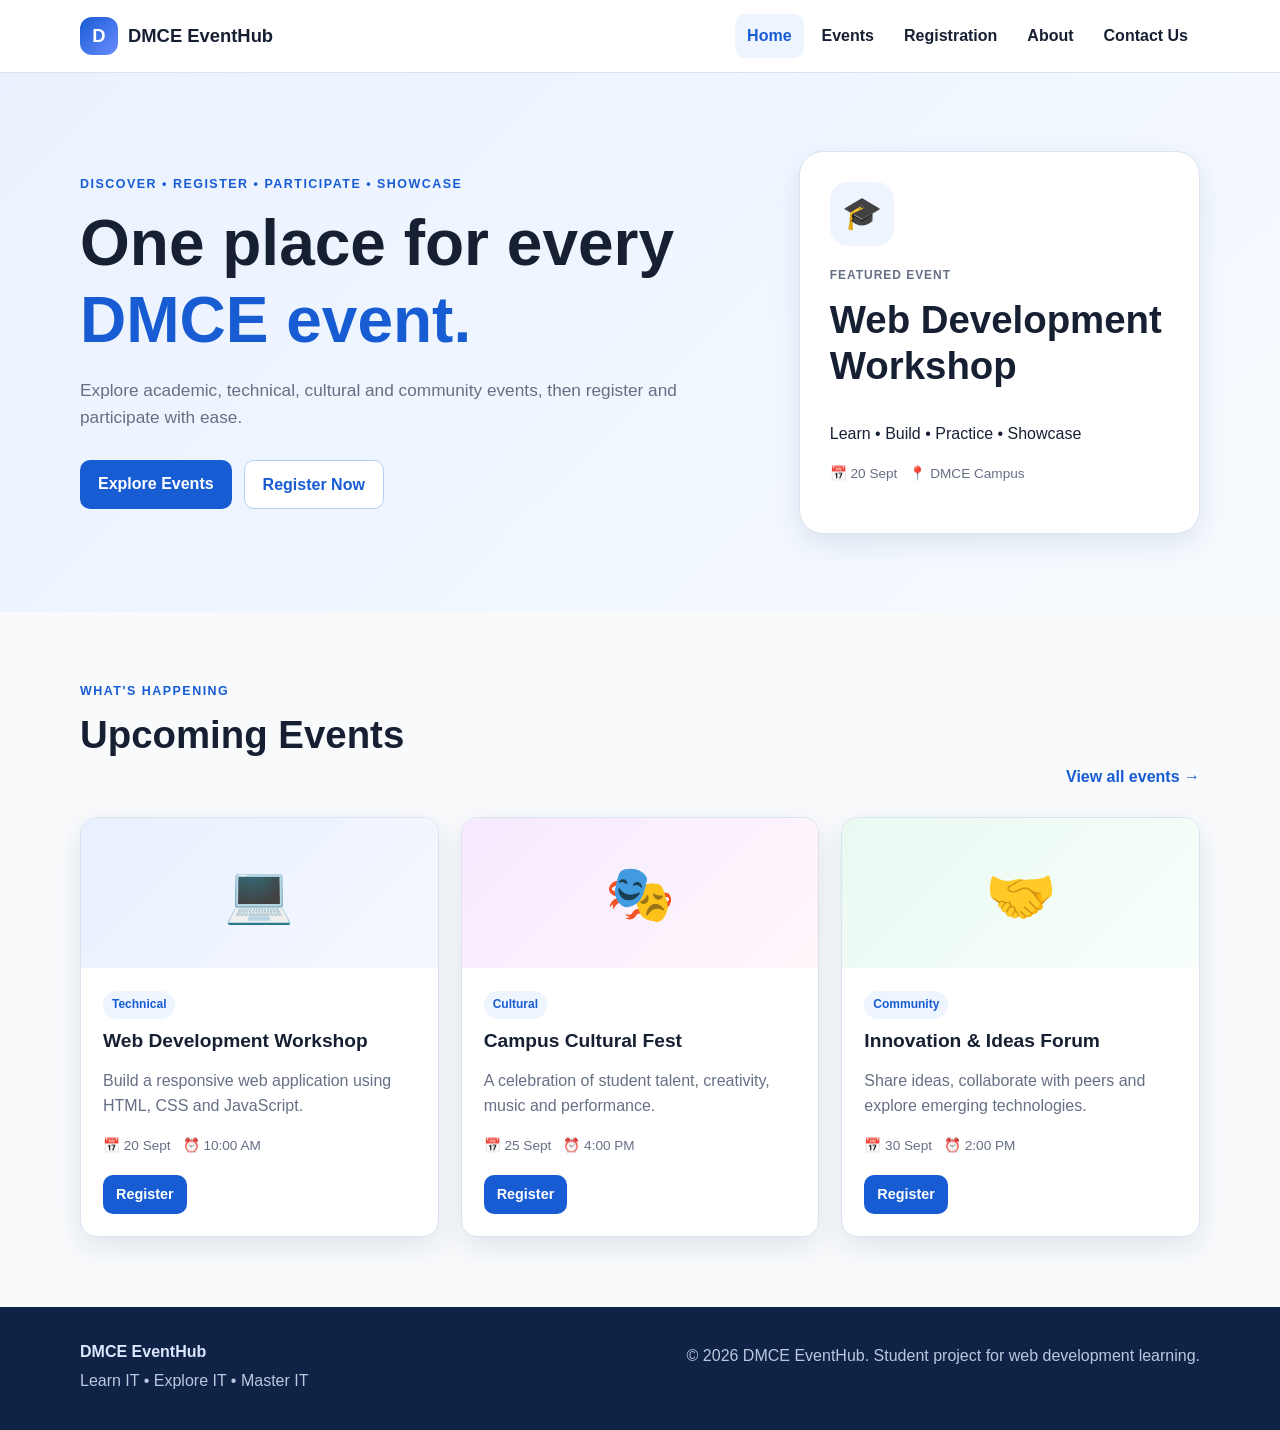
==== index.html @ 0a6a022d "Initial commit - DMCE EventHub NauticalInfo Website" ====
<!DOCTYPE html>
<html lang="en">
<head>
  <meta charset="UTF-8">
  <meta name="viewport" content="width=device-width, initial-scale=1.0">
  <meta name="description" content="DMCE EventHub - Discover, register and participate in academic and campus events.">
  <title>DMCE EventHub | Home</title>
  <link rel="stylesheet" href="assets/css/style.css">
</head>
<body>
  <header class="site-header">
    <div class="container nav-wrap">
      <a class="brand" href="index.html" aria-label="DMCE EventHub Home">
        <span class="brand-mark">D</span>
        <span>DMCE <strong>EventHub</strong></span>
      </a>
      <button class="menu-toggle" type="button" aria-expanded="false" aria-controls="main-nav">☰</button>
      <nav id="main-nav" class="main-nav" aria-label="Primary navigation">
        <a class="active" href="index.html">Home</a>
        <a href="pages/events.html">Events</a>
        <a href="pages/registration.html">Registration</a>
        <a href="pages/about.html">About</a>
        <a href="pages/contact.html">Contact Us</a>
      </nav>
    </div>
  </header>

  <main>
    <section class="hero">
      <div class="container hero-content">
        <div>
          <p class="eyebrow">DISCOVER • REGISTER • PARTICIPATE • SHOWCASE</p>
          <h1>One place for every <span>DMCE event.</span></h1>
          <p class="hero-text">Explore academic, technical, cultural and community events, then register and participate with ease.</p>
          <div class="hero-actions">
            <a class="btn btn-primary" href="pages/events.html">Explore Events</a>
            <a class="btn btn-secondary" href="pages/registration.html">Register Now</a>
          </div>
        </div>
        <div class="hero-card" aria-label="Upcoming event preview">
          <div class="hero-icon">🎓</div>
          <p class="small-label">FEATURED EVENT</p>
          <h2>Web Development Workshop</h2>
          <p>Learn • Build • Practice • Showcase</p>
          <div class="event-meta"><span>📅 20 Sept</span><span>📍 DMCE Campus</span></div>
        </div>
      </div>
    </section>

    <section class="section">
      <div class="container">
        <div class="section-heading">
          <div>
            <p class="eyebrow">WHAT'S HAPPENING</p>
            <h2>Upcoming Events</h2>
          </div>
          <a class="text-link" href="pages/events.html">View all events →</a>
        </div>

        <div class="card-grid">
          <article class="event-card">
            <div class="event-image event-image-tech">💻</div>
            <div class="card-body">
              <span class="tag">Technical</span>
              <h3>Web Development Workshop</h3>
              <p>Build a responsive web application using HTML, CSS and JavaScript.</p>
              <div class="event-meta"><span>📅 20 Sept</span><span>⏰ 10:00 AM</span></div>
              <a class="btn btn-small" href="pages/registration.html">Register</a>
            </div>
          </article>

          <article class="event-card">
            <div class="event-image event-image-cultural">🎭</div>
            <div class="card-body">
              <span class="tag">Cultural</span>
              <h3>Campus Cultural Fest</h3>
              <p>A celebration of student talent, creativity, music and performance.</p>
              <div class="event-meta"><span>📅 25 Sept</span><span>⏰ 4:00 PM</span></div>
              <a class="btn btn-small" href="pages/registration.html">Register</a>
            </div>
          </article>

          <article class="event-card">
            <div class="event-image event-image-community">🤝</div>
            <div class="card-body">
              <span class="tag">Community</span>
              <h3>Innovation & Ideas Forum</h3>
              <p>Share ideas, collaborate with peers and explore emerging technologies.</p>
              <div class="event-meta"><span>📅 30 Sept</span><span>⏰ 2:00 PM</span></div>
              <a class="btn btn-small" href="pages/registration.html">Register</a>
            </div>
          </article>
        </div>
      </div>
    </section>
  </main>

  <footer class="site-footer">
    <div class="container footer-grid">
      <div><strong>DMCE EventHub</strong><p>Learn IT • Explore IT • Master IT</p></div>
      <div><p>© 2026 DMCE EventHub. Student project for web development learning.</p></div>
    </div>
  </footer>

  <script src="assets/js/script.js" defer></script>
</body>
</html>
---- assets/css/style.css ----
/* DMCE EventHub - Shared stylesheet
   Teaching focus: colors, typography, box model, Flexbox, Grid, responsive design.
*/

:root {
  --primary: #175cd3;
  --primary-dark: #1246a3;
  --accent: #22a06b;
  --text: #172033;
  --muted: #667085;
  --surface: #ffffff;
  --soft: #eef5ff;
  --border: #dbe3ef;
  --danger: #c62828;
  --success: #157347;
  --radius: 16px;
  --shadow: 0 10px 28px rgba(24, 48, 88, 0.10);
}

* { box-sizing: border-box; }

html { scroll-behavior: smooth; }

body {
  margin: 0;
  font-family: Arial, Helvetica, sans-serif;
  color: var(--text);
  background: #f8fafc;
  line-height: 1.6;
}

img { max-width: 100%; display: block; }

a { color: inherit; }

.container { width: min(1120px, 92%); margin: 0 auto; }

.site-header {
  position: sticky;
  top: 0;
  z-index: 10;
  background: rgba(255,255,255,.96);
  border-bottom: 1px solid var(--border);
  backdrop-filter: blur(8px);
}

.nav-wrap {
  min-height: 72px;
  display: flex;
  align-items: center;
  justify-content: space-between;
  gap: 24px;
}

.brand {
  display: flex;
  align-items: center;
  gap: 10px;
  text-decoration: none;
  font-size: 1.15rem;
  font-weight: 700;
}

.brand-mark {
  width: 38px;
  height: 38px;
  display: grid;
  place-items: center;
  border-radius: 12px;
  color: white;
  background: linear-gradient(135deg, #175cd3, #6b8cff);
  font-weight: 800;
}

.main-nav { display: flex; gap: 6px; align-items: center; }

.main-nav a {
  text-decoration: none;
  padding: 9px 12px;
  border-radius: 10px;
  font-weight: 600;
}

.main-nav a:hover,
.main-nav a.active { background: var(--soft); color: var(--primary); }

.menu-toggle {
  display: none;
  border: 0;
  background: transparent;
  font-size: 1.5rem;
  cursor: pointer;
}

.hero {
  background: linear-gradient(135deg, #eaf2ff, #f7fbff);
  padding: 78px 0;
}

.hero-content {
  display: grid;
  grid-template-columns: 1.25fr .75fr;
  gap: 50px;
  align-items: center;
}

.eyebrow {
  color: var(--primary);
  font-size: .78rem;
  font-weight: 800;
  letter-spacing: .12em;
  margin: 0 0 10px;
}

h1, h2, h3 { line-height: 1.2; margin-top: 0; }

h1 { font-size: clamp(2.3rem, 5vw, 4.2rem); margin-bottom: 18px; }
h1 span { color: var(--primary); }

h2 { font-size: clamp(1.7rem, 3vw, 2.4rem); }
h3 { font-size: 1.2rem; margin-bottom: 8px; }

.hero-text { max-width: 650px; color: var(--muted); font-size: 1.08rem; }

.hero-actions { display: flex; flex-wrap: wrap; gap: 12px; margin-top: 28px; }

.btn {
  display: inline-block;
  border: 0;
  border-radius: 10px;
  padding: 11px 18px;
  background: var(--primary);
  color: white;
  text-decoration: none;
  font-weight: 700;
  cursor: pointer;
  transition: transform .2s ease, box-shadow .2s ease, background .2s ease;
}

.btn:hover { transform: translateY(-2px); box-shadow: 0 8px 18px rgba(23,92,211,.18); }
.btn-primary { background: var(--primary); }
.btn-secondary { background: white; color: var(--primary); border: 1px solid #b8cdf5; }
.btn-small { padding: 8px 13px; font-size: .9rem; }

.hero-card {
  background: white;
  border: 1px solid var(--border);
  border-radius: 24px;
  padding: 30px;
  box-shadow: var(--shadow);
}

.hero-icon {
  width: 64px; height: 64px; display: grid; place-items: center;
  background: var(--soft); border-radius: 18px; font-size: 2rem; margin-bottom: 20px;
}

.small-label { font-size: .75rem; color: var(--muted); font-weight: 800; letter-spacing: .08em; }

.section { padding: 70px 0; }

.section-heading {
  display: flex; justify-content: space-between; align-items: end;
  gap: 20px; margin-bottom: 28px;
}

.text-link { color: var(--primary); font-weight: 700; text-decoration: none; }

.card-grid {
  display: grid;
  grid-template-columns: repeat(3, 1fr);
  gap: 22px;
}

.event-card, .panel {
  background: var(--surface);
  border: 1px solid var(--border);
  border-radius: var(--radius);
  box-shadow: var(--shadow);
  overflow: hidden;
}

.event-image {
  min-height: 150px;
  display: grid;
  place-items: center;
  font-size: 3.5rem;
  background: linear-gradient(135deg, #e8f0ff, #f5f8ff);
}

.event-image-cultural { background: linear-gradient(135deg, #f5eaff, #fff7fb); }
.event-image-community { background: linear-gradient(135deg, #e9f9f1, #f8fffb); }

.card-body { padding: 22px; }
.card-body p { color: var(--muted); }

.tag {
  display: inline-block;
  padding: 4px 9px;
  border-radius: 999px;
  background: var(--soft);
  color: var(--primary);
  font-size: .75rem;
  font-weight: 800;
  margin-bottom: 10px;
}

.event-meta {
  display: flex;
  flex-wrap: wrap;
  gap: 12px;
  color: var(--muted);
  font-size: .85rem;
  margin: 14px 0 18px;
}

.page-hero { padding: 55px 0 30px; background: #eef5ff; }

.page-content { padding: 45px 0 75px; }

.two-col { display: grid; grid-template-columns: 1fr 1fr; gap: 26px; }

.panel { padding: 28px; }

.form-grid { display: grid; gap: 17px; }

.form-row { display: grid; grid-template-columns: 1fr 1fr; gap: 16px; }

label { display: block; font-weight: 700; margin-bottom: 6px; }

input, select, textarea {
  width: 100%;
  padding: 12px 13px;
  border: 1px solid #cbd5e1;
  border-radius: 10px;
  font: inherit;
  color: var(--text);
  background: white;
}

input:focus, select:focus, textarea:focus {
  outline: 3px solid rgba(23,92,211,.14);
  border-color: var(--primary);
}

input[aria-invalid="true"],
select[aria-invalid="true"],
textarea[aria-invalid="true"] { border-color: var(--danger); }

textarea { min-height: 150px; resize: vertical; }

.field-error {
  min-height: 20px;
  color: var(--danger);
  font-size: .82rem;
  margin-top: 4px;
}

.form-note { color: var(--muted); font-size: .84rem; }

.status {
  display: none;
  padding: 12px 14px;
  border-radius: 10px;
  margin-bottom: 18px;
  font-weight: 700;
}

.status.success { display: block; color: var(--success); background: #eaf8f0; }
.status.error { display: block; color: var(--danger); background: #fff0f0; }

.check-row { display: flex; gap: 9px; align-items: flex-start; }
.check-row input { width: auto; margin-top: 5px; }

.site-footer {
  padding: 32px 0;
  color: #dbe7ff;
  background: #0f2347;
}

.footer-grid {
  display: flex; justify-content: space-between; gap: 20px;
}

.footer-grid p { margin: 4px 0; color: #b9c7df; }

@media (max-width: 820px) {
  .menu-toggle { display: block; }
  .main-nav {
    display: none;
    position: absolute;
    top: 72px; left: 0; right: 0;
    background: white;
    padding: 12px 4%;
    border-bottom: 1px solid var(--border);
    flex-direction: column;
    align-items: stretch;
  }
  .main-nav.open { display: flex; }
  .hero-content, .two-col { grid-template-columns: 1fr; }
  .card-grid { grid-template-columns: 1fr 1fr; }
}

@media (max-width: 560px) {
  .hero { padding: 55px 0; }
  .section { padding: 50px 0; }
  .card-grid, .form-row { grid-template-columns: 1fr; }
  .section-heading, .footer-grid { flex-direction: column; align-items: flex-start; }
}
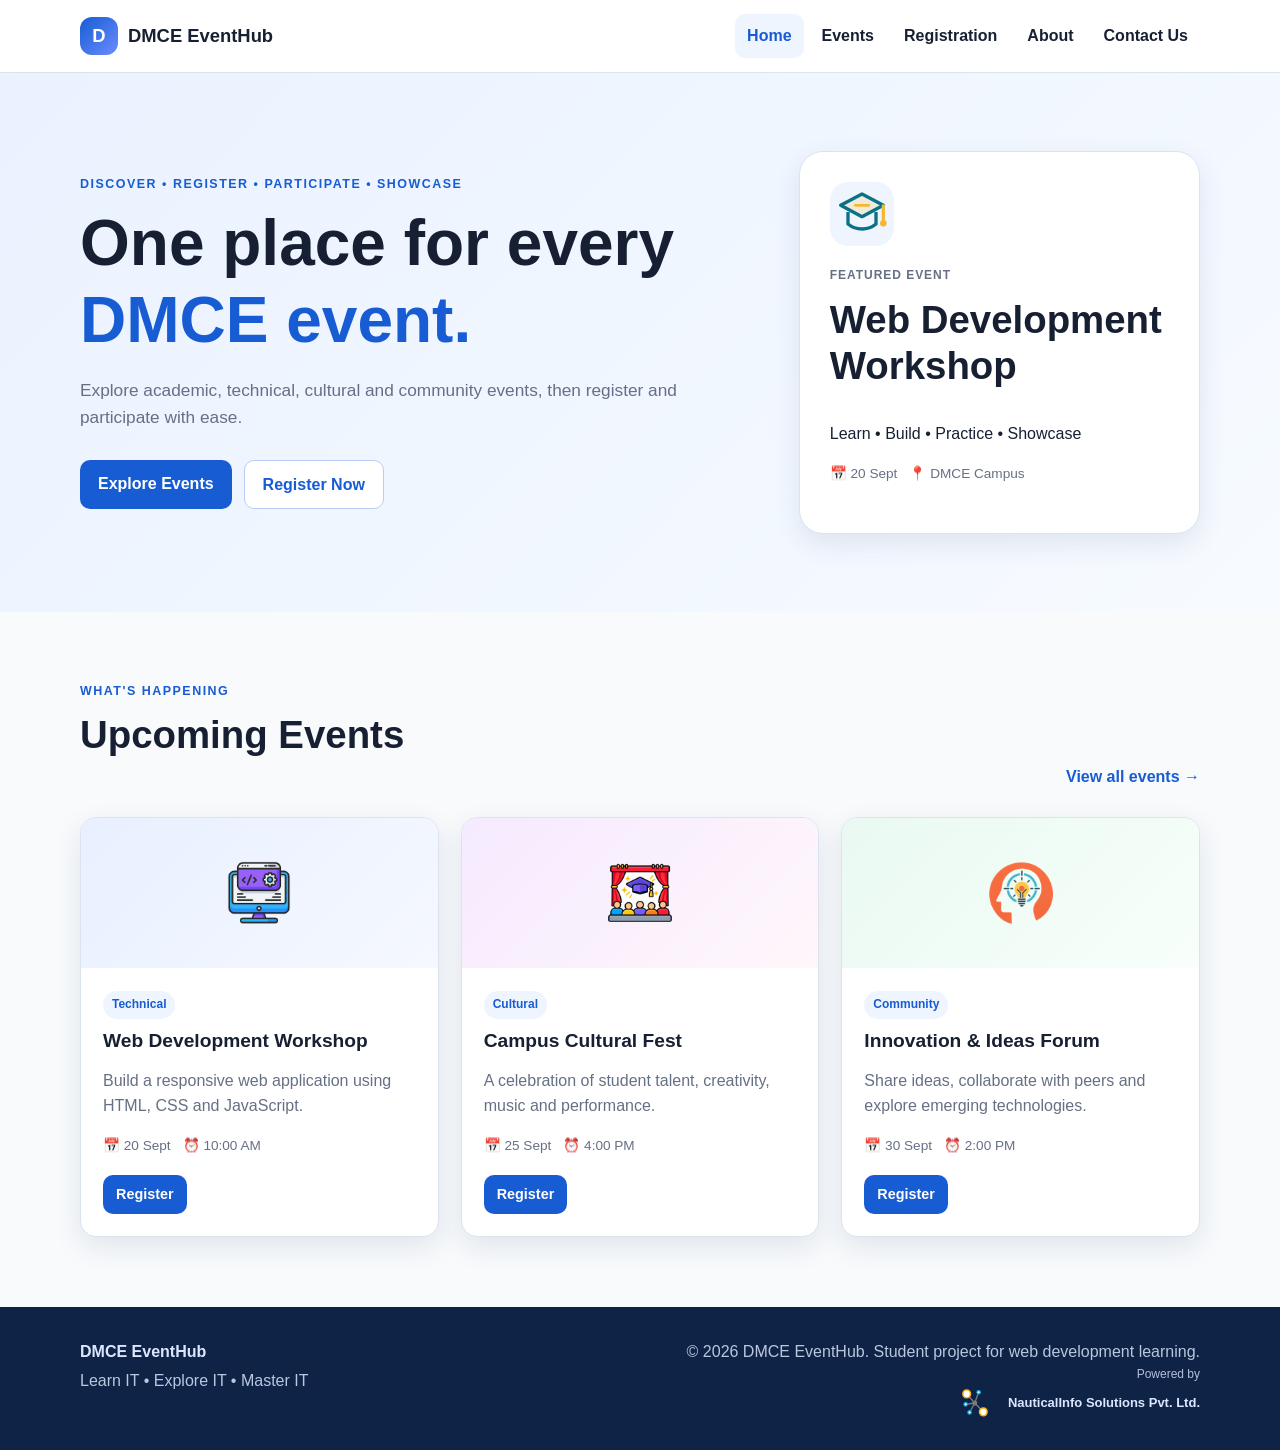
==== commit 77f730b9: "Update EventHub homepage and branding" ====
--- a/index.html
+++ b/index.html
@@ -6,6 +6,55 @@
   <meta name="description" content="DMCE EventHub - Discover, register and participate in academic and campus events.">
   <title>DMCE EventHub | Home</title>
   <link rel="stylesheet" href="assets/css/style.css">
+  <style>
+    /* Refined homepage visuals: cleaner icons + tighter right-aligned footer branding */
+    .hero-icon,
+    .event-image {
+      display:flex;
+      align-items:center;
+      justify-content:center;
+      overflow:hidden;
+    }
+    .hero-icon svg { width:78px; height:78px; display:block; }
+    .event-image svg { width:68px; height:68px; display:block; }
+    .event-image img { width:78px; height:78px; display:block; object-fit:contain; }
+    .event-image-tech svg { color:#0b7285; }
+    .event-image-cultural svg { color:#c45a18; }
+    .event-image-community svg { color:#2f6f44; }
+
+    .powered-by-wrap {
+      display:flex;
+      justify-content:flex-end;
+      margin-top:2px;
+    }
+    .powered-by {
+      display:inline-flex;
+      align-items:center;
+      justify-content:flex-end;
+      gap:7px;
+      margin-top:2px;
+      text-decoration:none;
+      color:inherit;
+      font-size:13px;
+      line-height:1.1;
+      white-space:nowrap;
+    }
+    .powered-by img {
+      width:66px;
+      height:auto;
+      max-height:30px;
+      object-fit:contain;
+      display:block;
+    }
+    .powered-by:hover img { opacity:.82; }
+    .footer-grid > div:last-child { text-align:right; }
+    .footer-grid > div:last-child > p { margin:0 0 2px; }
+
+    @media (max-width: 700px) {
+      .footer-grid > div:last-child { text-align:left; }
+      .powered-by-wrap { justify-content:flex-start; }
+    }
+  </style>
 </head>
 <body>
   <header class="site-header">
@@ -38,7 +87,16 @@
           </div>
         </div>
         <div class="hero-card" aria-label="Upcoming event preview">
-          <div class="hero-icon">🎓</div>
+          <div class="hero-icon" aria-hidden="true">
+            <svg viewBox="0 0 96 96" role="img" aria-label="Workshop" xmlns="http://www.w3.org/2000/svg">
+              <path d="M16 35 48 18l32 17-32 17z" fill="#F7B731" opacity=".18"/>
+              <path d="M16 35 48 18l32 17-32 17z" fill="none" stroke="#0B7285" stroke-width="5" stroke-linejoin="round"/>
+              <path d="M27 45v18c12 10 30 10 42 0V45" fill="none" stroke="#0B7285" stroke-width="5" stroke-linejoin="round"/>
+              <path d="M80 36v20" stroke="#F7B731" stroke-width="5" stroke-linecap="round"/>
+              <circle cx="80" cy="62" r="5" fill="#F7B731"/>
+              <path d="M38 35h20" stroke="#F7B731" stroke-width="4" stroke-linecap="round"/>
+            </svg>
+          </div>
           <p class="small-label">FEATURED EVENT</p>
           <h2>Web Development Workshop</h2>
           <p>Learn • Build • Practice • Showcase</p>
@@ -59,7 +117,9 @@
 
         <div class="card-grid">
           <article class="event-card">
-            <div class="event-image event-image-tech">💻</div>
+            <div class="event-image event-image-tech" aria-label="Web Development Workshop" role="img">
+              <img src="assets/images/web-development-workshop-icon.svg" alt="Web Development Workshop icon">
+            </div>
             <div class="card-body">
               <span class="tag">Technical</span>
               <h3>Web Development Workshop</h3>
@@ -70,7 +130,7 @@
           </article>
 
           <article class="event-card">
-            <div class="event-image event-image-cultural">🎭</div>
+            <div class="event-image event-image-cultural" aria-label="Campus Cultural Fest" role="img"><img src="assets/images/campus-cultural-fest.svg" alt="Campus Cultural Fest icon"></div>
             <div class="card-body">
               <span class="tag">Cultural</span>
               <h3>Campus Cultural Fest</h3>
@@ -81,7 +141,7 @@
           </article>
 
           <article class="event-card">
-            <div class="event-image event-image-community">🤝</div>
+            <div class="event-image event-image-community" aria-label="Innovation and Ideas event" role="img"><img src="assets/images/innovation-ideas-icon.svg" alt="Innovation and Ideas icon"></div>
             <div class="card-body">
               <span class="tag">Community</span>
               <h3>Innovation & Ideas Forum</h3>
@@ -98,7 +158,28 @@
   <footer class="site-footer">
     <div class="container footer-grid">
       <div><strong>DMCE EventHub</strong><p>Learn IT • Explore IT • Master IT</p></div>
-      <div><p>© 2026 DMCE EventHub. Student project for web development learning.</p></div>
+      <div>
+        <p>© 2026 DMCE EventHub. Student project for web development learning.</p>
+        <div class="powered-by-wrap">
+  <a
+    class="powered-by"
+    href="https://nauticalinfosolutions.com/"
+    target="_blank"
+    rel="noopener noreferrer"
+    aria-label="Powered by NauticalInfo Solutions Pvt. Ltd."
+  >
+    <span class="powered-label">Powered by</span>
+
+    <span class="powered-brand">
+      <img
+        src="assets/images/nauticalinfo-logo.svg"
+        alt="NauticalInfo Solutions Pvt. Ltd."
+      >
+      <span>NauticalInfo Solutions Pvt. Ltd.</span>
+    </span>
+  </a>
+</div>
+      </div>
     </div>
   </footer>
 
--- a/assets/css/style.css
+++ b/assets/css/style.css
@@ -307,3 +307,80 @@
   .card-grid, .form-row { grid-template-columns: 1fr; }
   .section-heading, .footer-grid { flex-direction: column; align-items: flex-start; }
 }
+.event-image {
+  height: 150px;
+  display: flex;
+  align-items: center;
+  justify-content: center;
+  overflow: hidden;
+}
+.event-image img {
+    width: 78px;
+    height: 78px;
+    object-fit: contain;
+    display: block;
+}
+/* For Footer NauticalInfo Solutions Logo */
+.powered-by-wrap {
+  display: flex;
+  justify-content: flex-end;
+  margin-top: 2px;
+}
+
+.powered-by {
+  width: 250px;
+  display: flex;
+  flex-direction: column;
+  align-items: stretch;
+  gap: 4px;
+  text-decoration: none;
+  color: inherit;
+  line-height: 1.1;
+}
+
+.powered-label {
+  width: 100%;
+  text-align: right;
+  font-size: 12px;
+  opacity: 0.8;
+}
+
+.powered-brand {
+  width: 100%;
+  display: flex;
+  align-items: center;
+  justify-content: flex-end;
+  gap: 8px;
+  font-size: 13px;
+  font-weight: 600;
+  white-space: nowrap;
+}
+
+.powered-brand img {
+  width: 38px;
+  height: 38px;
+  object-fit: contain;
+  display: block;
+}
+
+.footer-grid > div:last-child {
+  text-align: right;
+}
+
+.footer-grid > div:last-child > p {
+  margin: 0 0 4px;
+}
+
+@media (max-width: 700px) {
+  .powered-by {
+    width: 250px;
+  }
+
+  .footer-grid > div:last-child {
+    text-align: left;
+  }
+
+  .powered-by-wrap {
+    justify-content: flex-start;
+  }
+}
